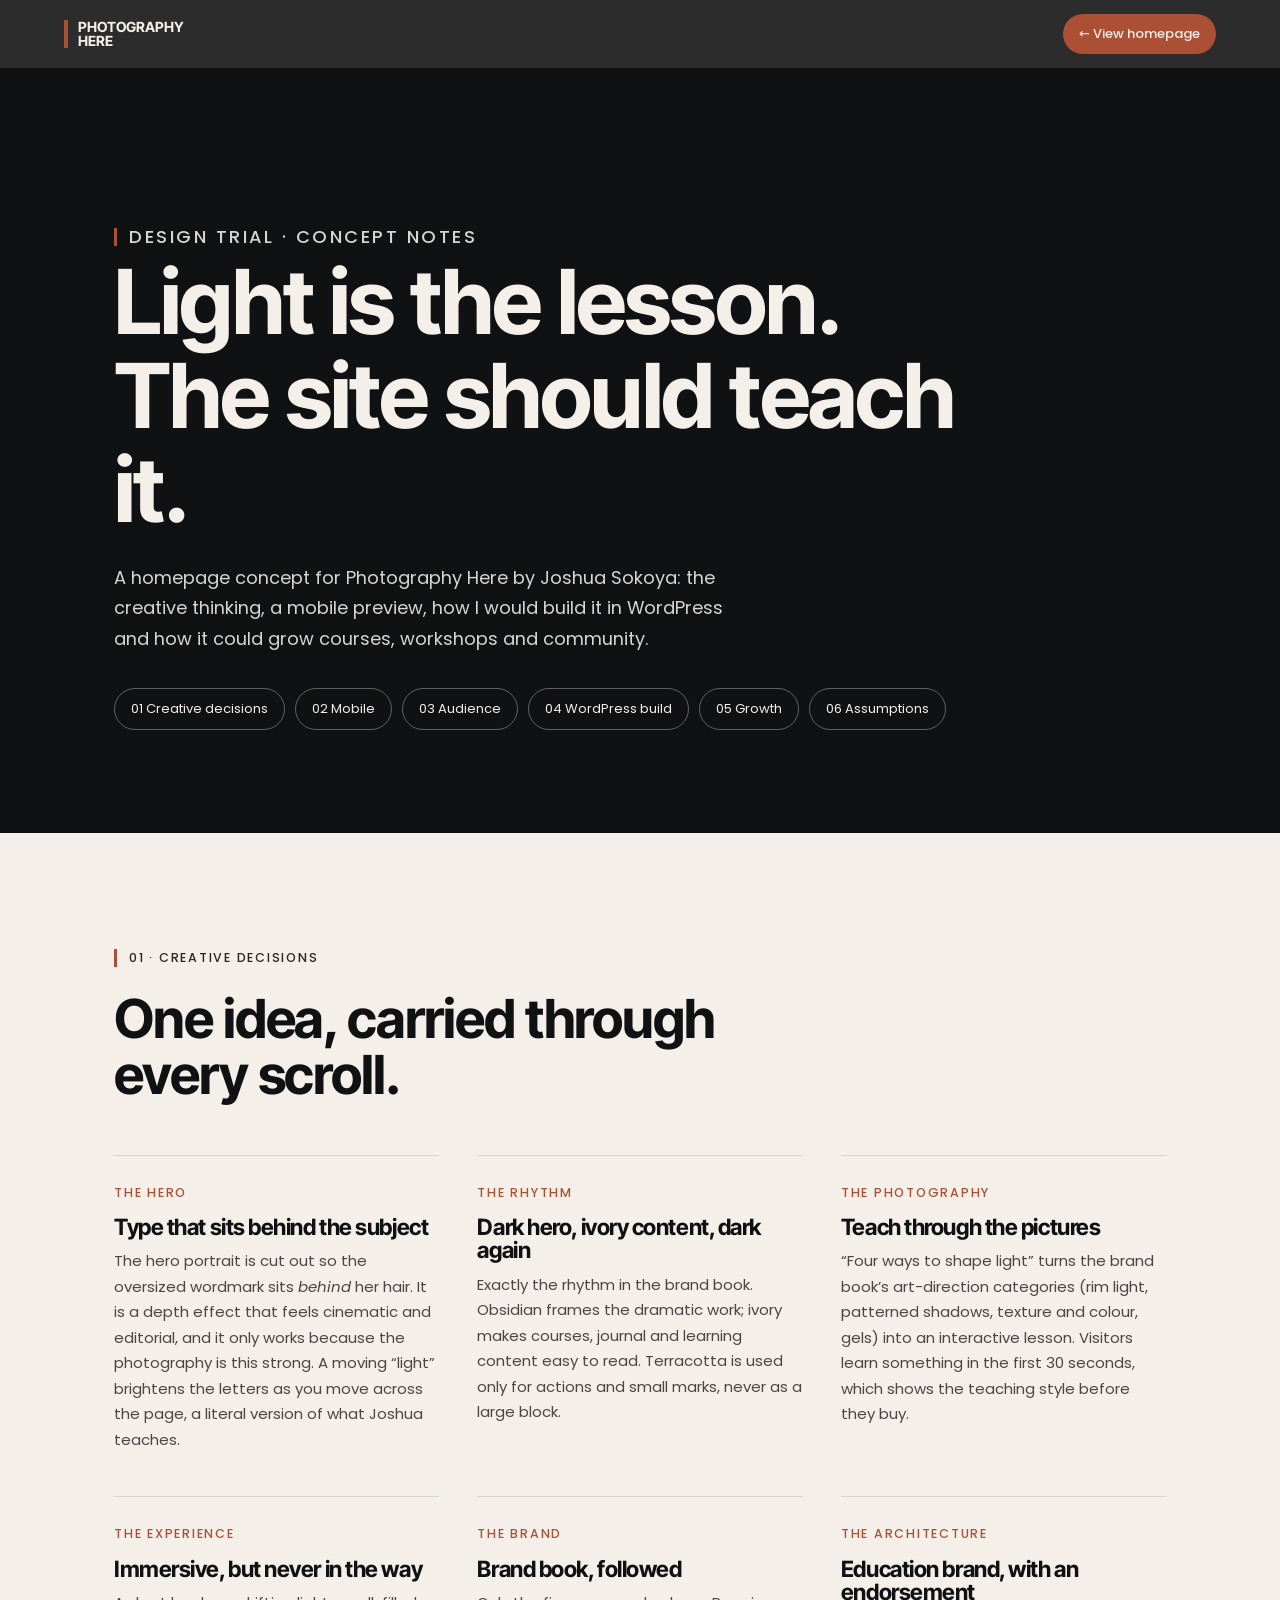
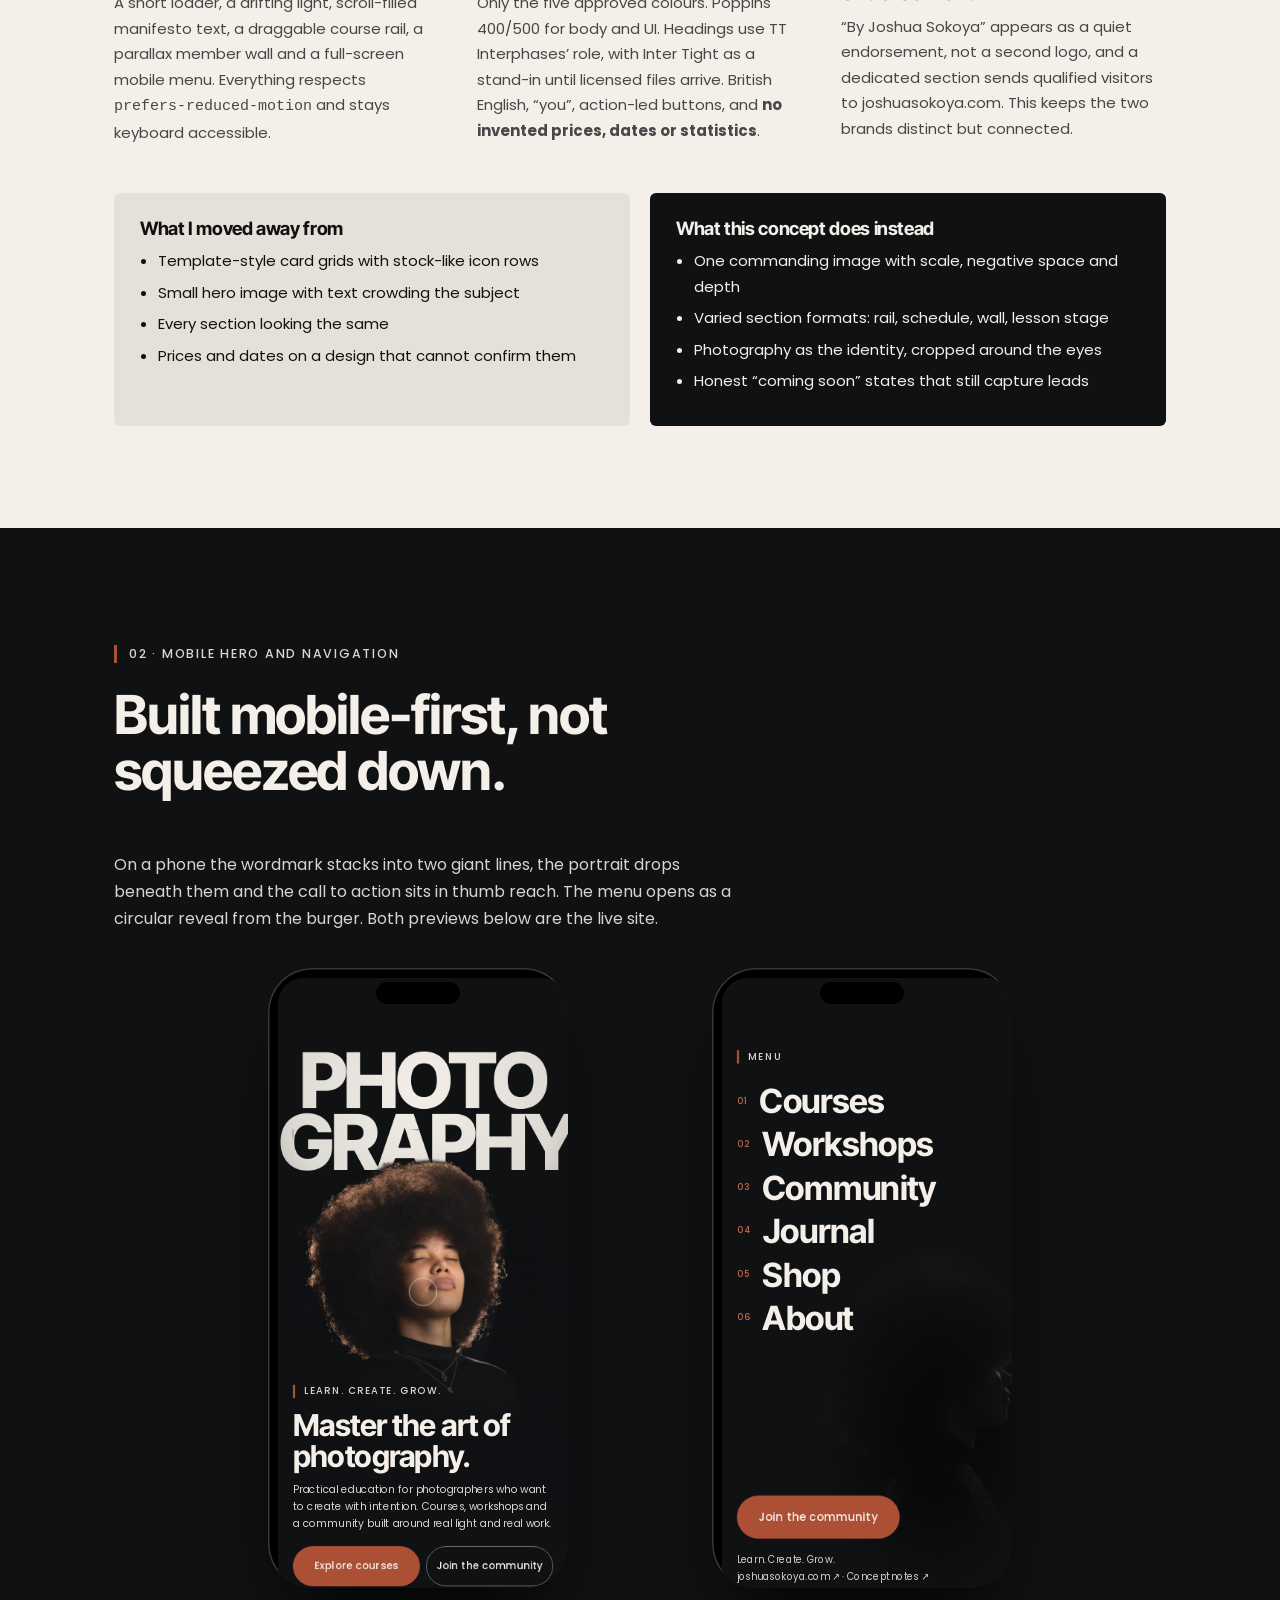
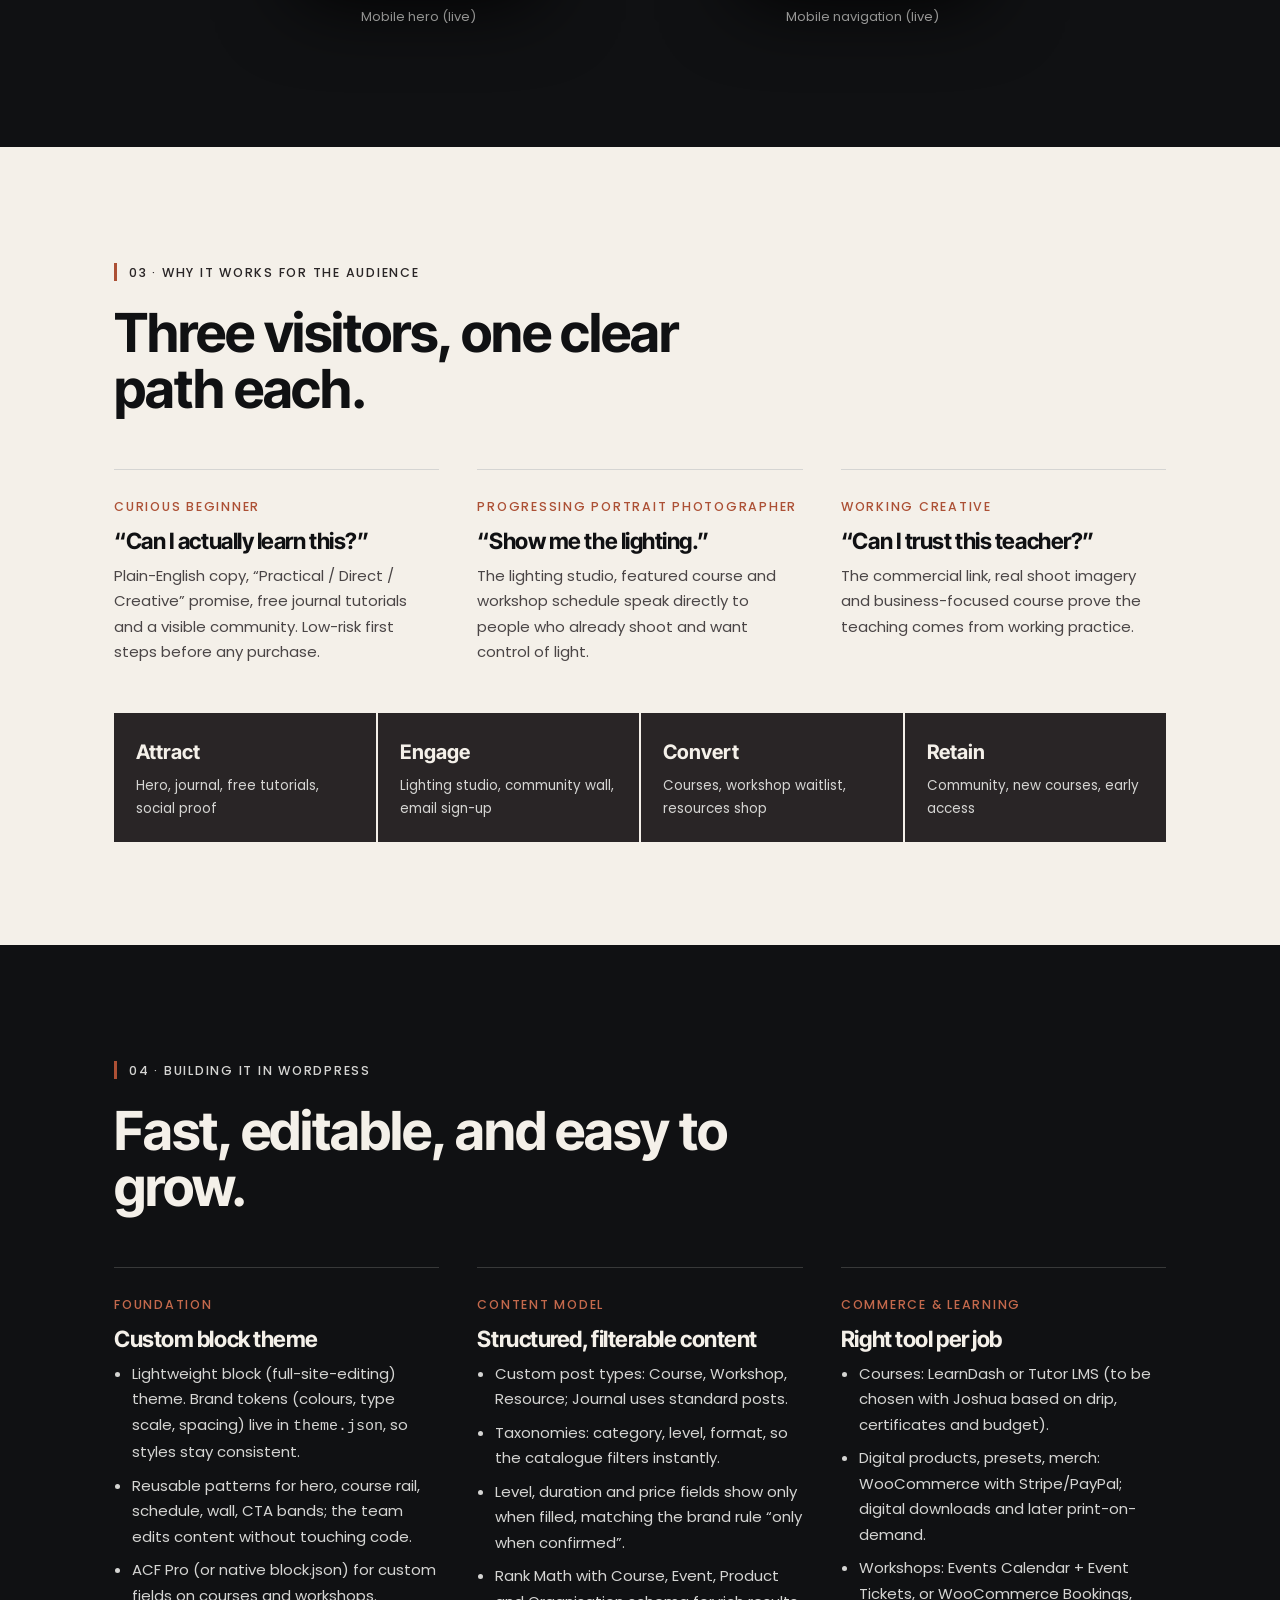
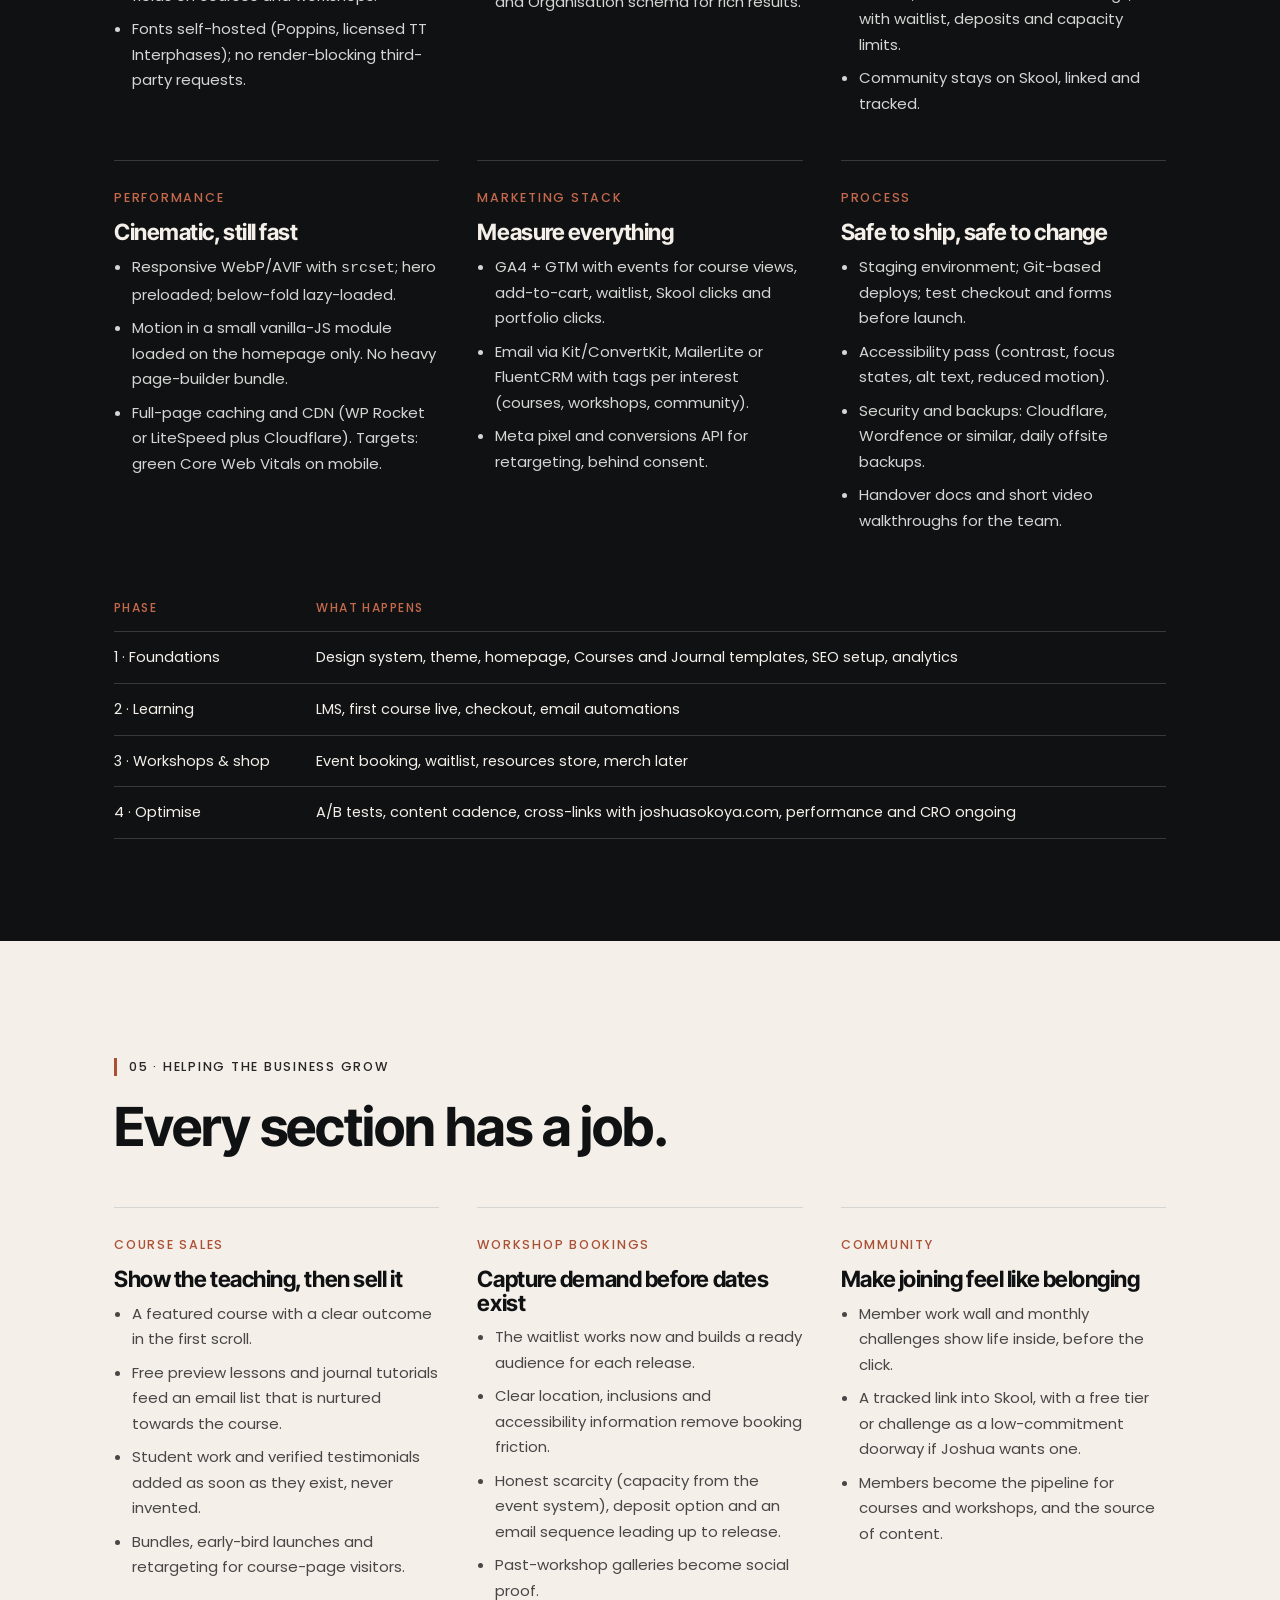
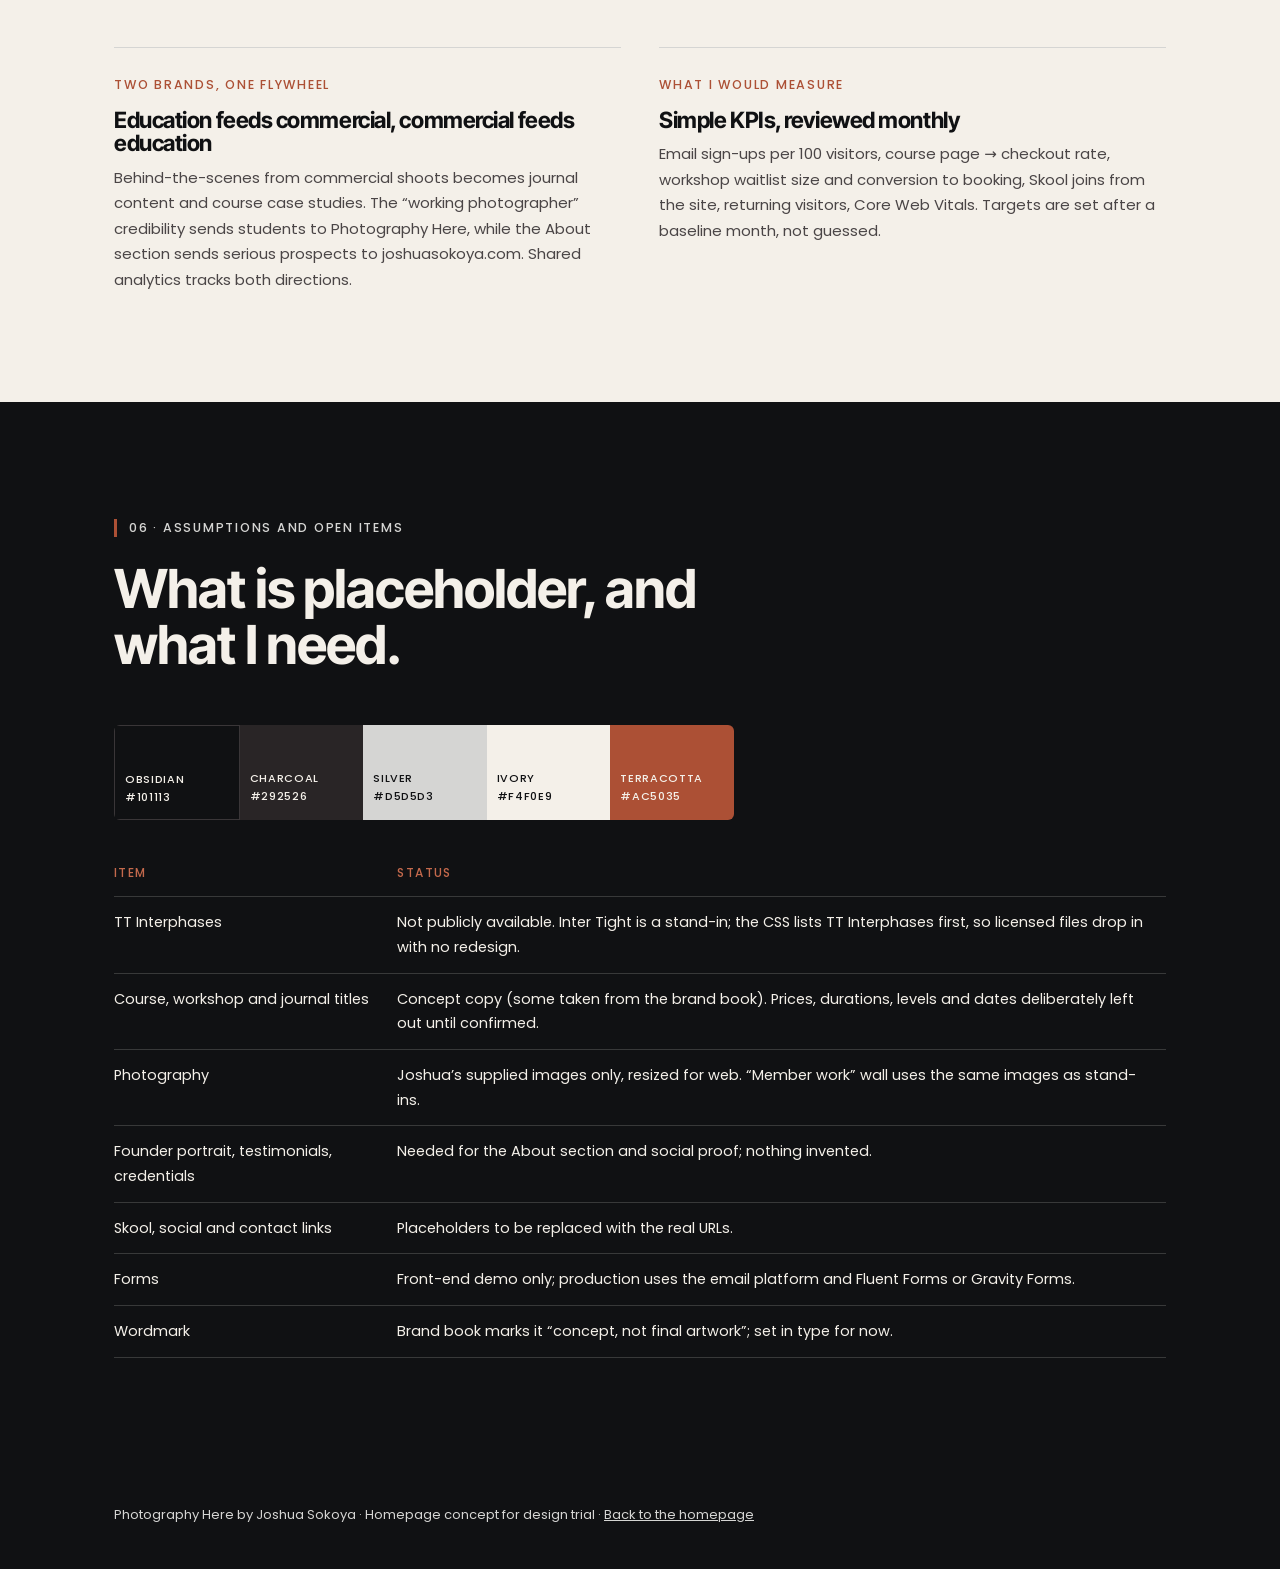
==== notes.html @ e809efad "Photography Here homepage concept Co-Authored-By: Claude Sonnet 5.5 <noreply@anthropic.com>" ====
<!doctype html>
<html lang="en-GB">
<head>
<meta charset="utf-8">
<meta name="viewport" content="width=device-width, initial-scale=1">
<title>Photography Here — Concept notes</title>
<meta name="robots" content="noindex">
<link rel="preconnect" href="https://fonts.googleapis.com">
<link rel="preconnect" href="https://fonts.gstatic.com" crossorigin>
<link href="https://fonts.googleapis.com/css2?family=Inter+Tight:wght@600;700;800&family=Poppins:wght@400;500&display=swap" rel="stylesheet">
<style>
:root{--obsidian:#101113;--charcoal:#292526;--silver:#D5D5D3;--ivory:#F4F0E9;--terracotta:#AC5035;--tl:#c4694c;--fd:"TT Interphases","Inter Tight",system-ui,sans-serif;--fb:"Poppins",system-ui,sans-serif;--g:clamp(20px,5vw,72px)}
*{box-sizing:border-box}html{scroll-behavior:smooth}
body{margin:0;background:var(--ivory);color:var(--obsidian);font:400 16px/1.7 var(--fb);-webkit-font-smoothing:antialiased}
a{color:inherit}
h1,h2,h3{font-family:var(--fd);font-weight:700;letter-spacing:-.02em;line-height:1.05;margin:0}
.wrap{max-width:1180px;margin:0 auto;padding-inline:var(--g)}
.top{position:sticky;top:0;z-index:10;background:rgba(16,17,19,.88);backdrop-filter:blur(12px);color:var(--ivory);display:flex;justify-content:space-between;align-items:center;padding:14px var(--g);font-size:13px;font-weight:500}
.top a{text-decoration:none}.top .wm{display:flex;gap:10px;font-family:var(--fd);font-weight:700;text-transform:uppercase;line-height:1.02;font-size:14px}.top .wm i{width:4px;background:var(--terracotta)}
.top .btn{background:var(--terracotta);padding:9px 16px;border-radius:999px}
.hd{background:var(--obsidian);color:var(--ivory);padding:clamp(70px,10vw,140px) 0 clamp(60px,8vw,110px)}
.eyebrow{display:inline-flex;gap:12px;align-items:center;font-size:12.5px;font-weight:500;letter-spacing:.14em;text-transform:uppercase;color:var(--silver);margin-bottom:22px}
.eyebrow i{width:3px;height:18px;background:var(--terracotta)}
.light .eyebrow{color:var(--charcoal)}
.hd h1{font-size:clamp(2.6rem,7vw,6rem);max-width:15ch}
.hd p{max-width:58ch;color:var(--silver);font-size:clamp(16px,1.4vw,19px);margin:26px 0 0}
.chips{display:flex;flex-wrap:wrap;gap:10px;margin-top:34px}
.chips a{border:1.2px solid rgba(244,240,233,.35);padding:9px 16px;border-radius:999px;font-size:13px;text-decoration:none;transition:.3s}
.chips a:hover{background:var(--ivory);color:var(--obsidian)}
section{padding:clamp(64px,8vw,120px) 0}
section h2{font-size:clamp(2rem,4.2vw,3.5rem);max-width:18ch;margin-bottom:clamp(28px,4vw,56px)}
.dark{background:var(--obsidian);color:var(--ivory)}.dark .eyebrow{color:var(--silver)}
.cols{display:grid;grid-template-columns:repeat(3,1fr);gap:clamp(24px,3vw,48px)}
.cols.two{grid-template-columns:repeat(2,1fr)}
.card{border-top:1px solid var(--silver);padding-top:22px}
.dark .card{border-color:rgba(213,213,211,.2)}
.card .n{font-size:12.5px;font-weight:500;letter-spacing:.14em;color:var(--terracotta)}.dark .card .n{color:var(--tl)}
.card h3{font-size:1.4rem;margin:10px 0 10px}
.card p,.card li{color:#4a4546;font-size:15px;margin:0 0 8px}.dark .card p,.dark .card li{color:var(--silver)}
.card ul{padding-left:18px;margin:8px 0 0}
.compare{display:grid;grid-template-columns:1fr 1fr;gap:20px;margin-top:40px}
.compare>div{padding:26px;border-radius:6px;font-size:15px}
.compare .a{background:#e6e1d8}.compare .b{background:var(--obsidian);color:var(--ivory)}
.compare h3{font-size:1.15rem;margin-bottom:10px}.compare ul{margin:0;padding-left:18px}.compare li{margin-bottom:6px}
.phones{display:flex;gap:clamp(24px,5vw,72px);justify-content:center;flex-wrap:wrap;margin-top:20px}
.phone{width:300px}
.phone .bz{width:300px;height:620px;border-radius:44px;background:#000;padding:10px;box-shadow:0 40px 80px -30px #000,0 0 0 1.5px #3a3638 inset;position:relative;overflow:hidden}
.phone .bz::before{content:"";position:absolute;left:50%;top:14px;width:84px;height:22px;border-radius:99px;background:#000;transform:translateX(-50%);z-index:3}
.phone iframe{width:390px;height:844px;border:0;border-radius:34px;transform:scale(.7436);transform-origin:0 0;background:var(--obsidian)}
.phone figcaption{text-align:center;color:var(--silver);font-size:13px;margin-top:18px}
.tbl{width:100%;border-collapse:collapse;font-size:14.5px;margin-top:8px}
.tbl th,.tbl td{text-align:left;padding:13px 14px 13px 0;border-bottom:1px solid var(--silver);vertical-align:top}
.dark .tbl th,.dark .tbl td{border-color:rgba(213,213,211,.2)}
.tbl th{font-size:12px;letter-spacing:.12em;text-transform:uppercase;color:var(--terracotta);font-weight:500}.dark .tbl th{color:var(--tl)}
.funnel{display:grid;grid-template-columns:repeat(4,1fr);gap:2px;margin-top:10px}
.funnel div{background:var(--charcoal);padding:22px;color:var(--ivory)}
.funnel b{display:block;font-family:var(--fd);font-size:1.25rem;margin-bottom:6px}
.funnel span{font-size:13.5px;color:var(--silver);display:block}
.swatches{display:flex;gap:0;margin:0 0 30px;border-radius:6px;overflow:hidden;max-width:620px}
.swatches div{flex:1;padding:44px 10px 12px;font-size:11px;font-weight:500;letter-spacing:.06em}
.note{background:#e6e1d8;padding:20px 24px;border-left:3px solid var(--terracotta);font-size:14.5px;margin-top:30px;border-radius:0 4px 4px 0}
footer{background:var(--obsidian);color:var(--silver);padding:44px 0;font-size:13px}
@media(max-width:900px){.cols,.cols.two,.compare,.funnel{grid-template-columns:1fr}}
</style>
</head>
<body>
<div class="top"><a class="wm" href="index.html"><i></i><span>Photography<br>Here</span></a><a class="btn" href="index.html">← View homepage</a></div>

<header class="hd">
  <div class="wrap">
    <p class="eyebrow"><i></i>Design trial · Concept notes</p>
    <h1>Light is the lesson. The site should teach it.</h1>
    <p>A homepage concept for Photography Here by Joshua Sokoya: the creative thinking, a mobile preview, how I would build it in WordPress and how it could grow courses, workshops and community.</p>
    <nav class="chips" aria-label="Sections"><a href="#idea">01 Creative decisions</a><a href="#mobile">02 Mobile</a><a href="#audience">03 Audience</a><a href="#wp">04 WordPress build</a><a href="#growth">05 Growth</a><a href="#open">06 Assumptions</a></nav>
  </div>
</header>

<section id="idea" class="light"><div class="wrap">
  <p class="eyebrow"><i></i>01 · Creative decisions</p>
  <h2>One idea, carried through every scroll.</h2>
  <div class="cols">
    <article class="card"><span class="n">THE HERO</span><h3>Type that sits behind the subject</h3><p>The hero portrait is cut out so the oversized wordmark sits <em>behind</em> her hair. It is a depth effect that feels cinematic and editorial, and it only works because the photography is this strong. A moving “light” brightens the letters as you move across the page, a literal version of what Joshua teaches.</p></article>
    <article class="card"><span class="n">THE RHYTHM</span><h3>Dark hero, ivory content, dark again</h3><p>Exactly the rhythm in the brand book. Obsidian frames the dramatic work; ivory makes courses, journal and learning content easy to read. Terracotta is used only for actions and small marks, never as a large block.</p></article>
    <article class="card"><span class="n">THE PHOTOGRAPHY</span><h3>Teach through the pictures</h3><p>“Four ways to shape light” turns the brand book’s art-direction categories (rim light, patterned shadows, texture and colour, gels) into an interactive lesson. Visitors learn something in the first 30 seconds, which shows the teaching style before they buy.</p></article>
  </div>
  <div class="cols" style="margin-top:36px">
    <article class="card"><span class="n">THE EXPERIENCE</span><h3>Immersive, but never in the way</h3><p>A short loader, a drifting light, scroll-filled manifesto text, a draggable course rail, a parallax member wall and a full-screen mobile menu. Everything respects <code>prefers-reduced-motion</code> and stays keyboard accessible.</p></article>
    <article class="card"><span class="n">THE BRAND</span><h3>Brand book, followed</h3><p>Only the five approved colours. Poppins 400/500 for body and UI. Headings use TT Interphases’ role, with Inter Tight as a stand-in until licensed files arrive. British English, “you”, action-led buttons, and <strong>no invented prices, dates or statistics</strong>.</p></article>
    <article class="card"><span class="n">THE ARCHITECTURE</span><h3>Education brand, with an endorsement</h3><p>“By Joshua Sokoya” appears as a quiet endorsement, not a second logo, and a dedicated section sends qualified visitors to joshuasokoya.com. This keeps the two brands distinct but connected.</p></article>
  </div>
  <div class="compare">
    <div class="a"><h3>What I moved away from</h3><ul><li>Template-style card grids with stock-like icon rows</li><li>Small hero image with text crowding the subject</li><li>Every section looking the same</li><li>Prices and dates on a design that cannot confirm them</li></ul></div>
    <div class="b"><h3>What this concept does instead</h3><ul><li>One commanding image with scale, negative space and depth</li><li>Varied section formats: rail, schedule, wall, lesson stage</li><li>Photography as the identity, cropped around the eyes</li><li>Honest “coming soon” states that still capture leads</li></ul></div>
  </div>
</div></section>

<section id="mobile" class="dark"><div class="wrap">
  <p class="eyebrow"><i></i>02 · Mobile hero and navigation</p>
  <h2>Built mobile-first, not squeezed down.</h2>
  <p style="max-width:62ch;color:var(--silver)">On a phone the wordmark stacks into two giant lines, the portrait drops beneath them and the call to action sits in thumb reach. The menu opens as a circular reveal from the burger. Both previews below are the live site.</p>
  <div class="phones">
    <figure class="phone"><div class="bz"><iframe src="index.html" title="Mobile hero preview" loading="lazy"></iframe></div><figcaption>Mobile hero (live)</figcaption></figure>
    <figure class="phone"><div class="bz"><iframe src="index.html?menu=1" title="Mobile menu preview" loading="lazy"></iframe></div><figcaption>Mobile navigation (live)</figcaption></figure>
  </div>
</div></section>

<section id="audience" class="light"><div class="wrap">
  <p class="eyebrow"><i></i>03 · Why it works for the audience</p>
  <h2>Three visitors, one clear path each.</h2>
  <div class="cols">
    <article class="card"><span class="n">CURIOUS BEGINNER</span><h3>“Can I actually learn this?”</h3><p>Plain-English copy, “Practical / Direct / Creative” promise, free journal tutorials and a visible community. Low-risk first steps before any purchase.</p></article>
    <article class="card"><span class="n">PROGRESSING PORTRAIT PHOTOGRAPHER</span><h3>“Show me the lighting.”</h3><p>The lighting studio, featured course and workshop schedule speak directly to people who already shoot and want control of light.</p></article>
    <article class="card"><span class="n">WORKING CREATIVE</span><h3>“Can I trust this teacher?”</h3><p>The commercial link, real shoot imagery and business-focused course prove the teaching comes from working practice.</p></article>
  </div>
  <div class="funnel" style="margin-top:40px">
    <div><b>Attract</b><span>Hero, journal, free tutorials, social proof</span></div>
    <div><b>Engage</b><span>Lighting studio, community wall, email sign-up</span></div>
    <div><b>Convert</b><span>Courses, workshop waitlist, resources shop</span></div>
    <div><b>Retain</b><span>Community, new courses, early access</span></div>
  </div>
</div></section>

<section id="wp" class="dark"><div class="wrap">
  <p class="eyebrow"><i></i>04 · Building it in WordPress</p>
  <h2>Fast, editable, and easy to grow.</h2>
  <div class="cols">
    <article class="card"><span class="n">FOUNDATION</span><h3>Custom block theme</h3><ul><li>Lightweight block (full-site-editing) theme. Brand tokens (colours, type scale, spacing) live in <code>theme.json</code>, so styles stay consistent.</li><li>Reusable patterns for hero, course rail, schedule, wall, CTA bands; the team edits content without touching code.</li><li>ACF Pro (or native block.json) for custom fields on courses and workshops.</li><li>Fonts self-hosted (Poppins, licensed TT Interphases); no render-blocking third-party requests.</li></ul></article>
    <article class="card"><span class="n">CONTENT MODEL</span><h3>Structured, filterable content</h3><ul><li>Custom post types: Course, Workshop, Resource; Journal uses standard posts.</li><li>Taxonomies: category, level, format, so the catalogue filters instantly.</li><li>Level, duration and price fields show only when filled, matching the brand rule “only when confirmed”.</li><li>Rank Math with Course, Event, Product and Organisation schema for rich results.</li></ul></article>
    <article class="card"><span class="n">COMMERCE &amp; LEARNING</span><h3>Right tool per job</h3><ul><li>Courses: LearnDash or Tutor LMS (to be chosen with Joshua based on drip, certificates and budget).</li><li>Digital products, presets, merch: WooCommerce with Stripe/PayPal; digital downloads and later print-on-demand.</li><li>Workshops: Events Calendar + Event Tickets, or WooCommerce Bookings, with waitlist, deposits and capacity limits.</li><li>Community stays on Skool, linked and tracked.</li></ul></article>
  </div>
  <div class="cols" style="margin-top:36px">
    <article class="card"><span class="n">PERFORMANCE</span><h3>Cinematic, still fast</h3><ul><li>Responsive WebP/AVIF with <code>srcset</code>; hero preloaded; below-fold lazy-loaded.</li><li>Motion in a small vanilla-JS module loaded on the homepage only. No heavy page-builder bundle.</li><li>Full-page caching and CDN (WP Rocket or LiteSpeed plus Cloudflare). Targets: green Core Web Vitals on mobile.</li></ul></article>
    <article class="card"><span class="n">MARKETING STACK</span><h3>Measure everything</h3><ul><li>GA4 + GTM with events for course views, add-to-cart, waitlist, Skool clicks and portfolio clicks.</li><li>Email via Kit/ConvertKit, MailerLite or FluentCRM with tags per interest (courses, workshops, community).</li><li>Meta pixel and conversions API for retargeting, behind consent.</li></ul></article>
    <article class="card"><span class="n">PROCESS</span><h3>Safe to ship, safe to change</h3><ul><li>Staging environment; Git-based deploys; test checkout and forms before launch.</li><li>Accessibility pass (contrast, focus states, alt text, reduced motion).</li><li>Security and backups: Cloudflare, Wordfence or similar, daily offsite backups.</li><li>Handover docs and short video walkthroughs for the team.</li></ul></article>
  </div>
  <table class="tbl" style="margin-top:44px"><thead><tr><th>Phase</th><th>What happens</th></tr></thead><tbody>
    <tr><td>1 · Foundations</td><td>Design system, theme, homepage, Courses and Journal templates, SEO setup, analytics</td></tr>
    <tr><td>2 · Learning</td><td>LMS, first course live, checkout, email automations</td></tr>
    <tr><td>3 · Workshops &amp; shop</td><td>Event booking, waitlist, resources store, merch later</td></tr>
    <tr><td>4 · Optimise</td><td>A/B tests, content cadence, cross-links with joshuasokoya.com, performance and CRO ongoing</td></tr>
  </tbody></table>
</div></section>

<section id="growth" class="light"><div class="wrap">
  <p class="eyebrow"><i></i>05 · Helping the business grow</p>
  <h2>Every section has a job.</h2>
  <div class="cols">
    <article class="card"><span class="n">COURSE SALES</span><h3>Show the teaching, then sell it</h3><ul><li>A featured course with a clear outcome in the first scroll.</li><li>Free preview lessons and journal tutorials feed an email list that is nurtured towards the course.</li><li>Student work and verified testimonials added as soon as they exist, never invented.</li><li>Bundles, early-bird launches and retargeting for course-page visitors.</li></ul></article>
    <article class="card"><span class="n">WORKSHOP BOOKINGS</span><h3>Capture demand before dates exist</h3><ul><li>The waitlist works now and builds a ready audience for each release.</li><li>Clear location, inclusions and accessibility information remove booking friction.</li><li>Honest scarcity (capacity from the event system), deposit option and an email sequence leading up to release.</li><li>Past-workshop galleries become social proof.</li></ul></article>
    <article class="card"><span class="n">COMMUNITY</span><h3>Make joining feel like belonging</h3><ul><li>Member work wall and monthly challenges show life inside, before the click.</li><li>A tracked link into Skool, with a free tier or challenge as a low-commitment doorway if Joshua wants one.</li><li>Members become the pipeline for courses and workshops, and the source of content.</li></ul></article>
  </div>
  <div class="cols two" style="margin-top:36px">
    <article class="card"><span class="n">TWO BRANDS, ONE FLYWHEEL</span><h3>Education feeds commercial, commercial feeds education</h3><p>Behind-the-scenes from commercial shoots becomes journal content and course case studies. The “working photographer” credibility sends students to Photography Here, while the About section sends serious prospects to joshuasokoya.com. Shared analytics tracks both directions.</p></article>
    <article class="card"><span class="n">WHAT I WOULD MEASURE</span><h3>Simple KPIs, reviewed monthly</h3><p>Email sign-ups per 100 visitors, course page → checkout rate, workshop waitlist size and conversion to booking, Skool joins from the site, returning visitors, Core Web Vitals. Targets are set after a baseline month, not guessed.</p></article>
  </div>
</div></section>

<section id="open" class="dark"><div class="wrap">
  <p class="eyebrow"><i></i>06 · Assumptions and open items</p>
  <h2>What is placeholder, and what I need.</h2>
  <div class="swatches" aria-label="Palette used"><div style="background:#101113;color:#F4F0E9;border:1px solid #3a3638">OBSIDIAN<br>#101113</div><div style="background:#292526;color:#F4F0E9">CHARCOAL<br>#292526</div><div style="background:#D5D5D3;color:#101113">SILVER<br>#D5D5D3</div><div style="background:#F4F0E9;color:#101113">IVORY<br>#F4F0E9</div><div style="background:#AC5035;color:#F4F0E9">TERRACOTTA<br>#AC5035</div></div>
  <table class="tbl"><thead><tr><th>Item</th><th>Status</th></tr></thead><tbody>
    <tr><td>TT Interphases</td><td>Not publicly available. Inter Tight is a stand-in; the CSS lists TT Interphases first, so licensed files drop in with no redesign.</td></tr>
    <tr><td>Course, workshop and journal titles</td><td>Concept copy (some taken from the brand book). Prices, durations, levels and dates deliberately left out until confirmed.</td></tr>
    <tr><td>Photography</td><td>Joshua’s supplied images only, resized for web. “Member work” wall uses the same images as stand-ins.</td></tr>
    <tr><td>Founder portrait, testimonials, credentials</td><td>Needed for the About section and social proof; nothing invented.</td></tr>
    <tr><td>Skool, social and contact links</td><td>Placeholders to be replaced with the real URLs.</td></tr>
    <tr><td>Forms</td><td>Front-end demo only; production uses the email platform and Fluent Forms or Gravity Forms.</td></tr>
    <tr><td>Wordmark</td><td>Brand book marks it “concept, not final artwork”; set in type for now.</td></tr>
  </tbody></table>
</div></section>

<footer><div class="wrap">Photography Here by Joshua Sokoya · Homepage concept for design trial · <a href="index.html">Back to the homepage</a></div></footer>
</body>
</html>
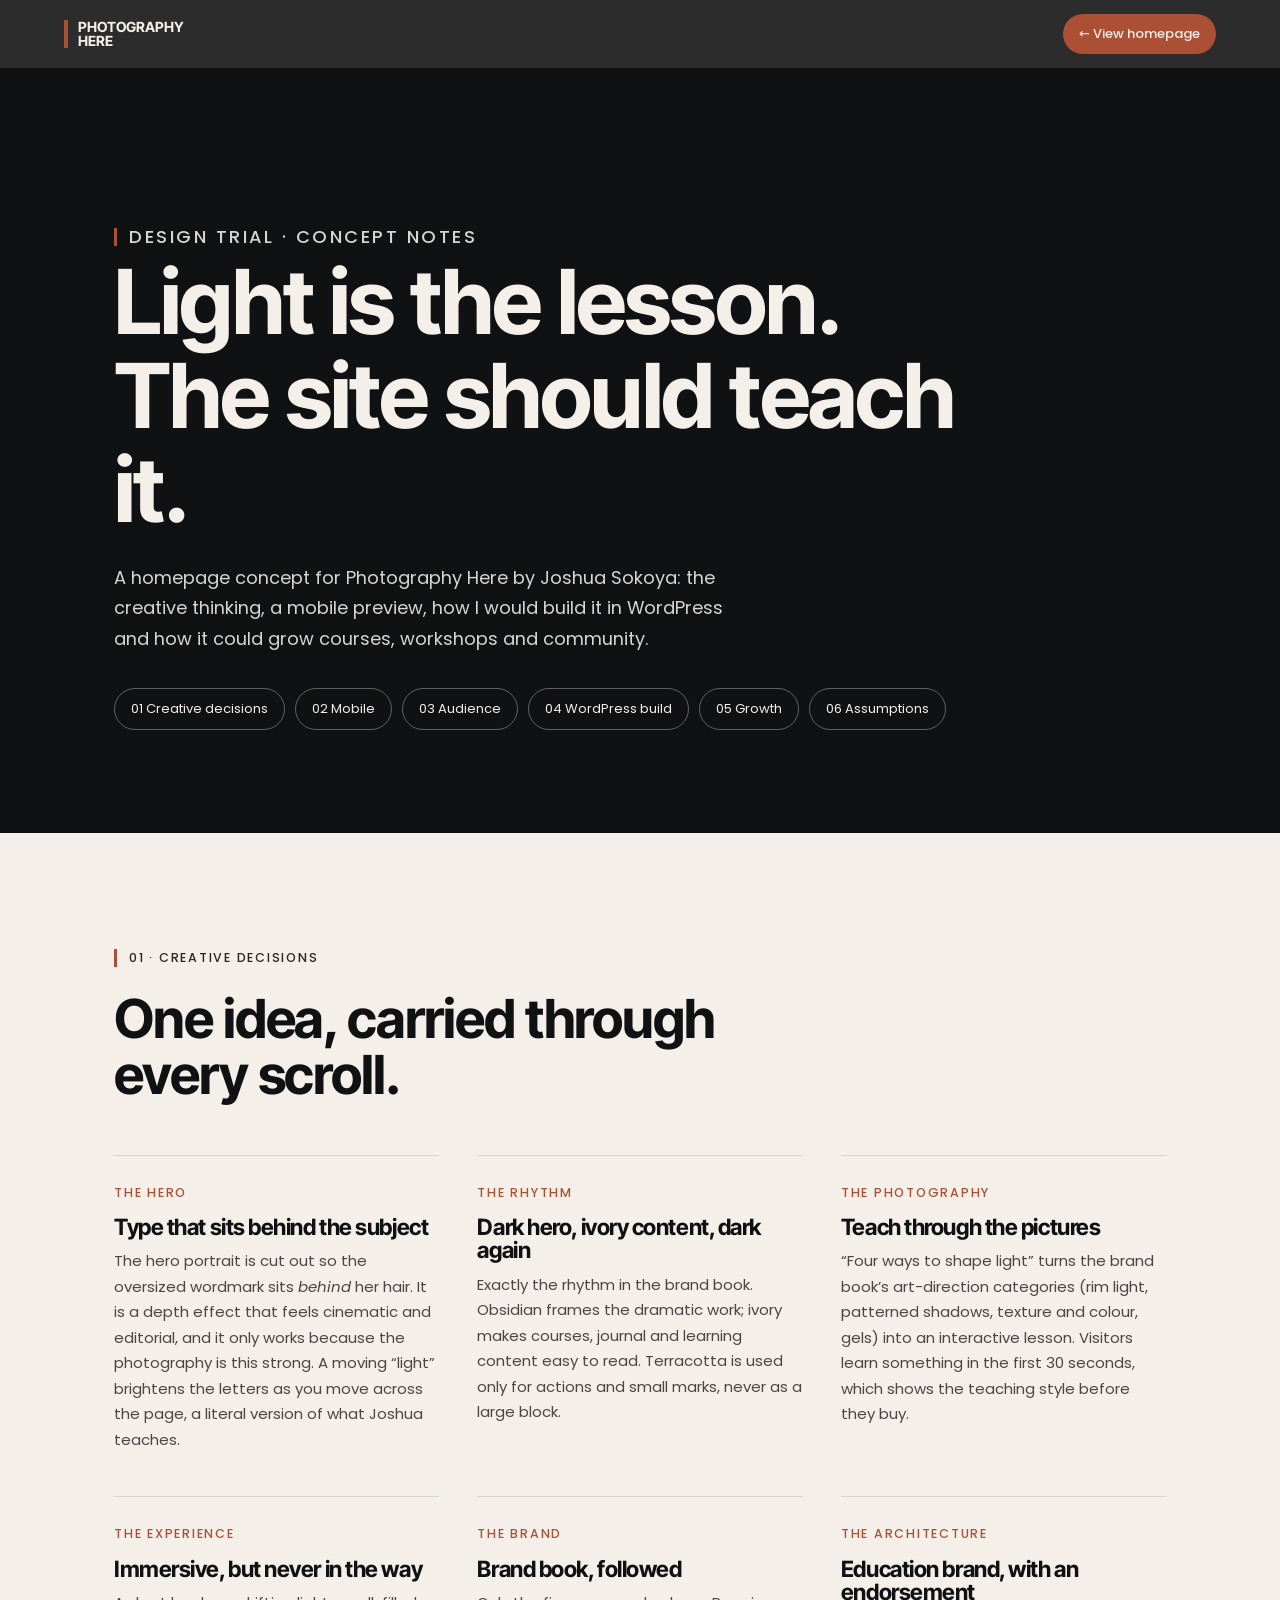
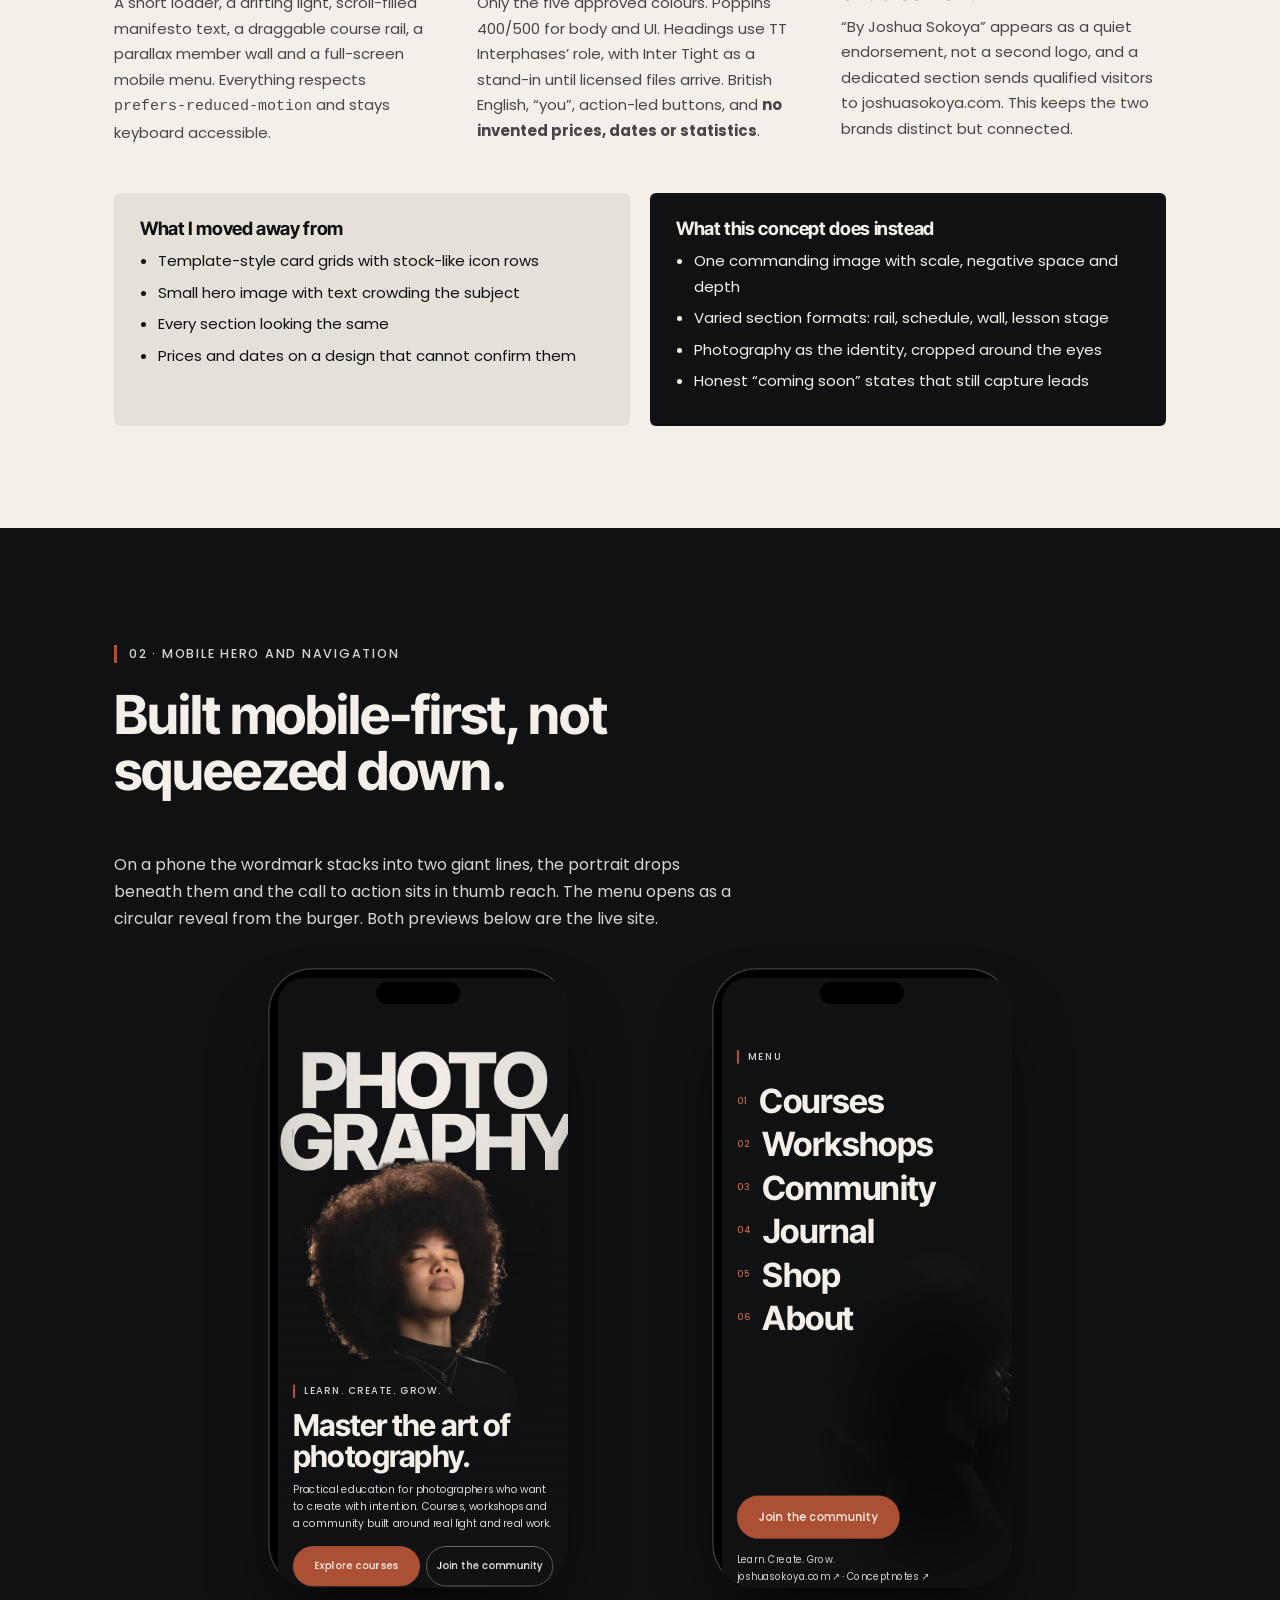
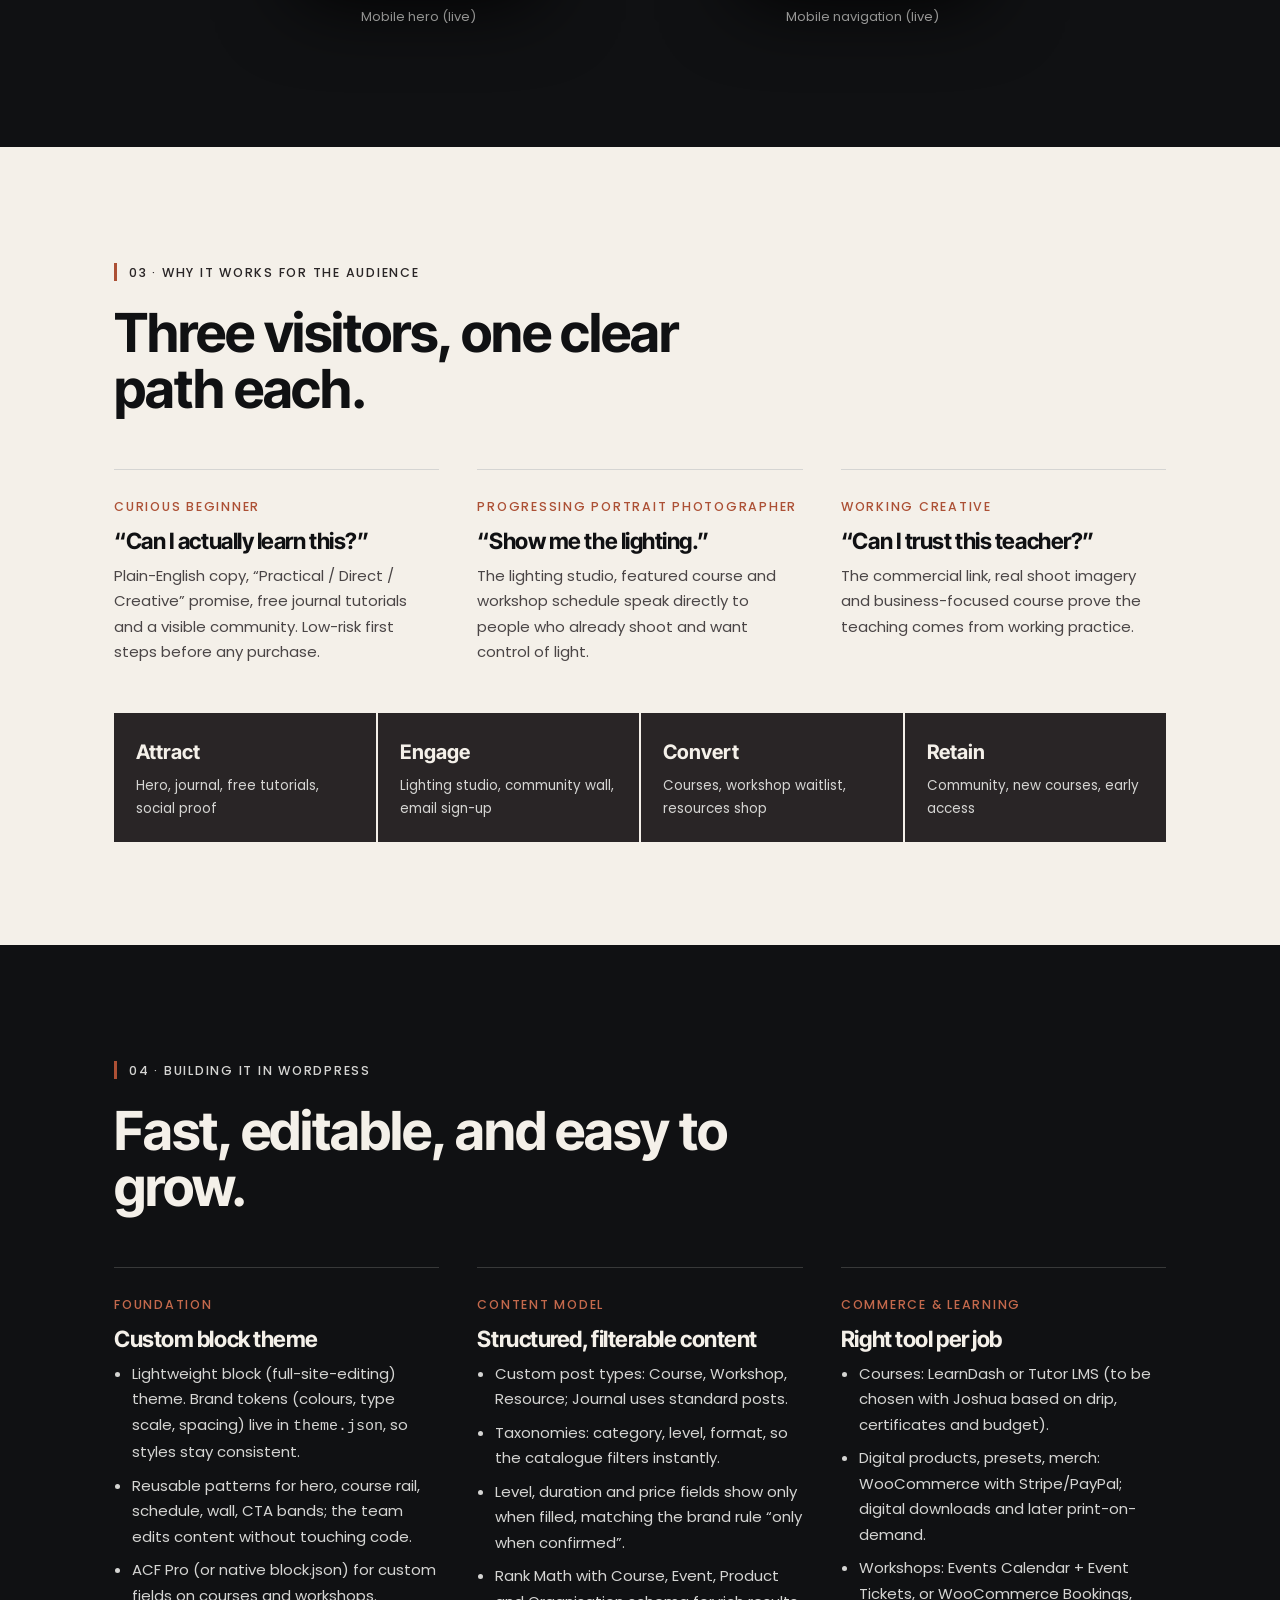
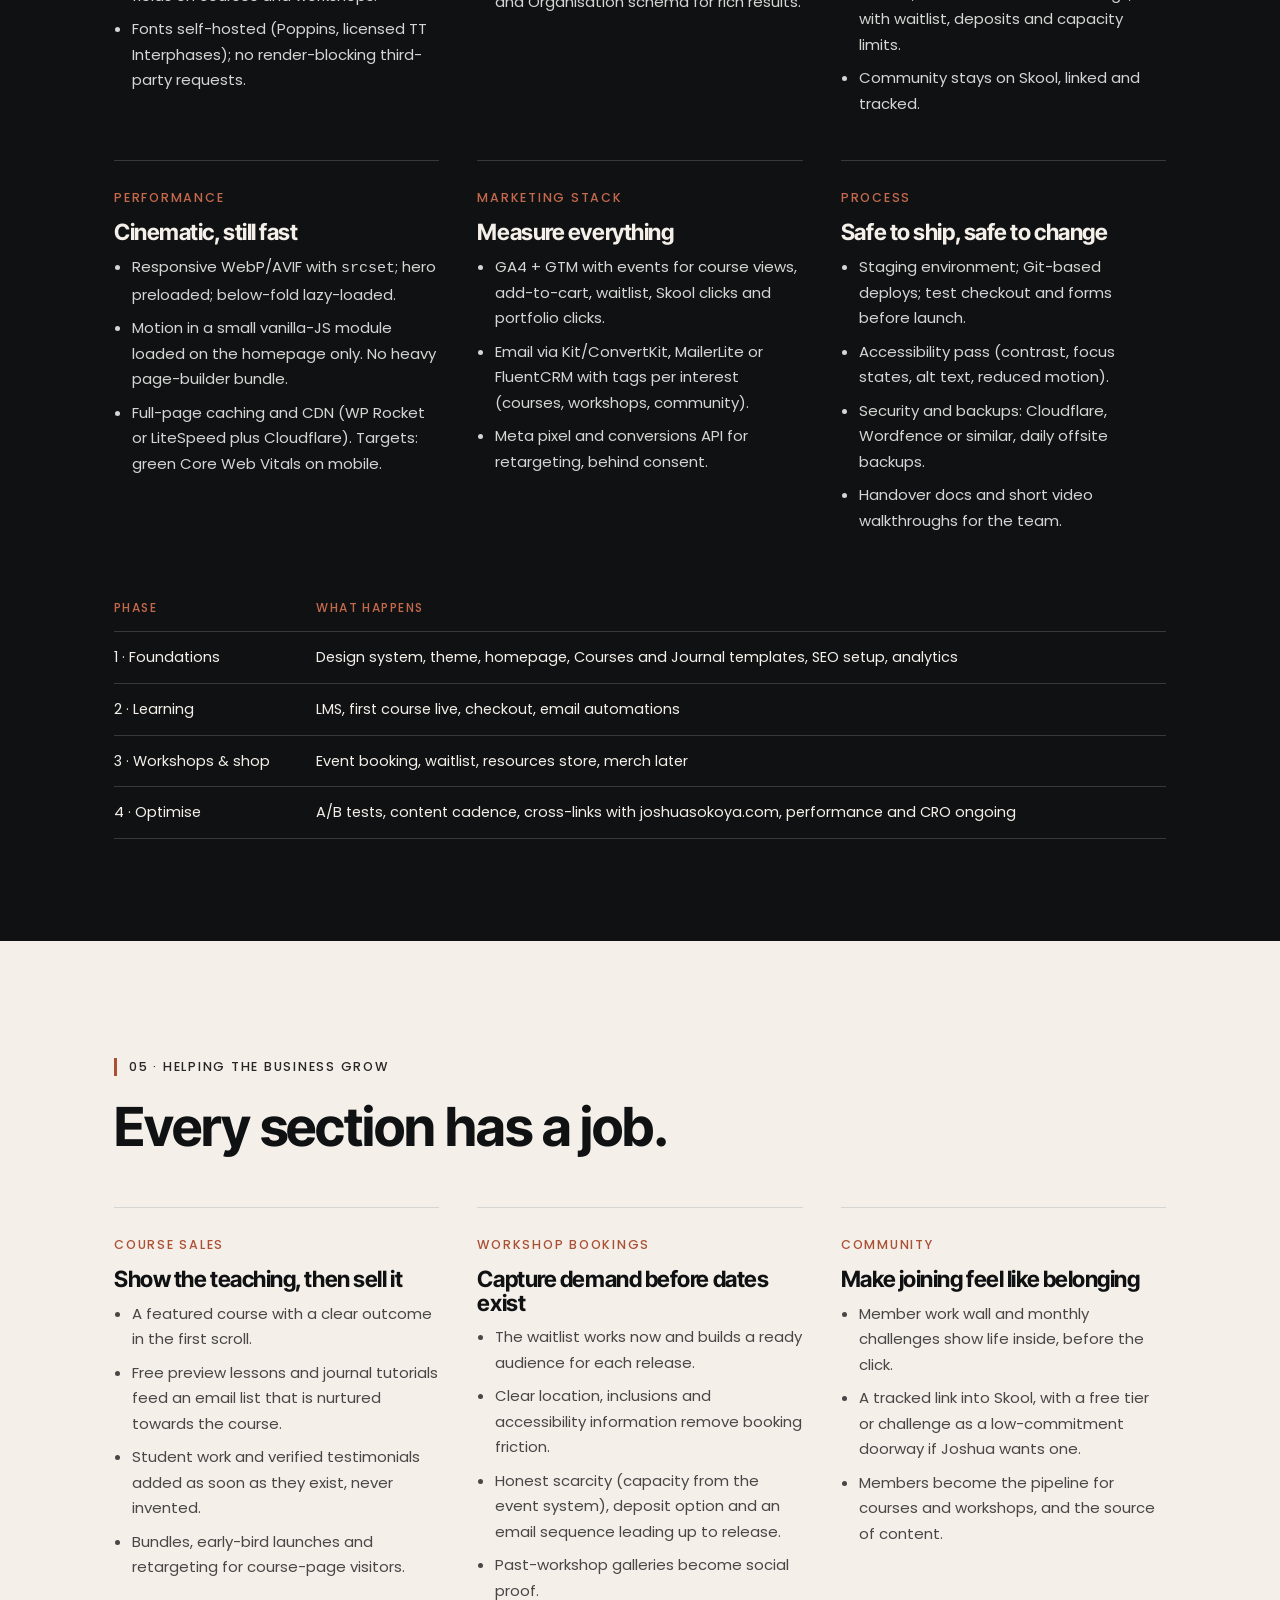
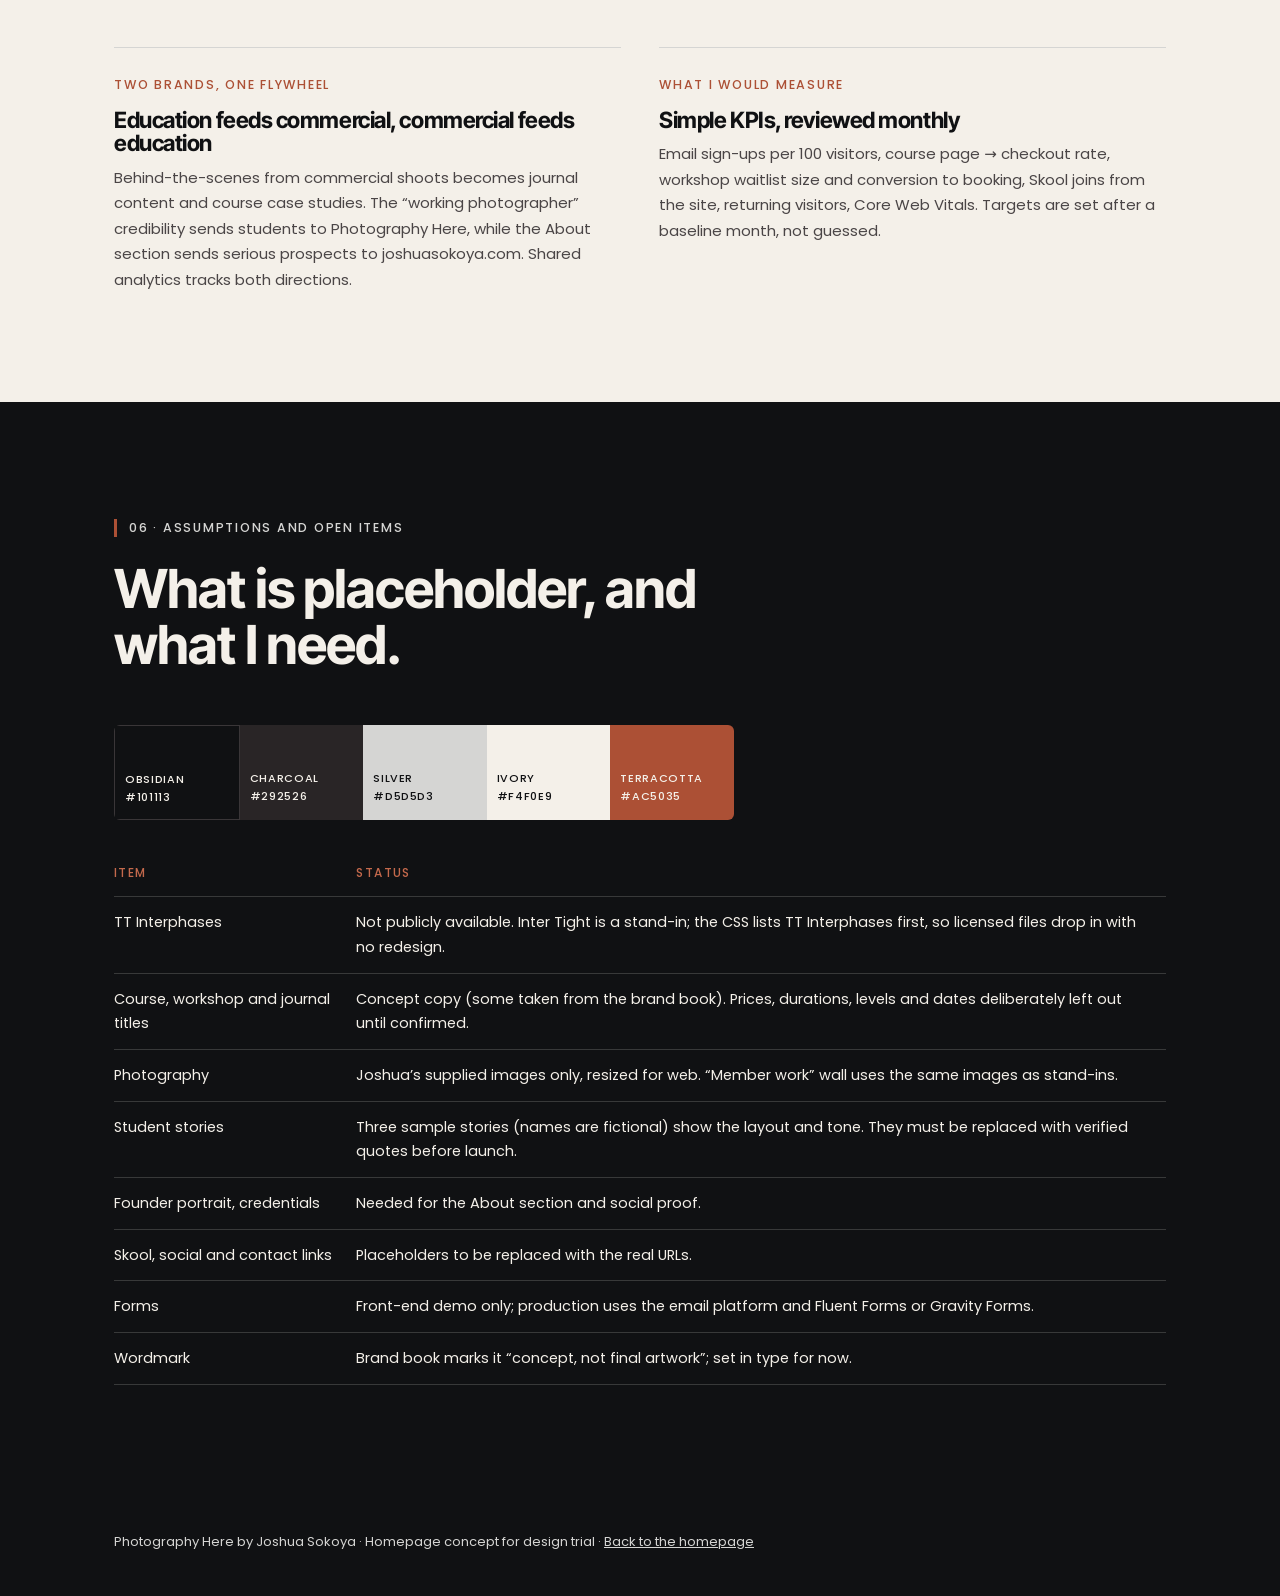
==== commit 073ce66d: "Add sample student stories (to be replaced with verified quotes) Co-Authored-By: Claude Sonnet 5.5 <" ====
--- a/notes.html
+++ b/notes.html
@@ -163,7 +163,8 @@
     <tr><td>TT Interphases</td><td>Not publicly available. Inter Tight is a stand-in; the CSS lists TT Interphases first, so licensed files drop in with no redesign.</td></tr>
     <tr><td>Course, workshop and journal titles</td><td>Concept copy (some taken from the brand book). Prices, durations, levels and dates deliberately left out until confirmed.</td></tr>
     <tr><td>Photography</td><td>Joshua’s supplied images only, resized for web. “Member work” wall uses the same images as stand-ins.</td></tr>
-    <tr><td>Founder portrait, testimonials, credentials</td><td>Needed for the About section and social proof; nothing invented.</td></tr>
+    <tr><td>Student stories</td><td>Three sample stories (names are fictional) show the layout and tone. They must be replaced with verified quotes before launch.</td></tr>
+    <tr><td>Founder portrait, credentials</td><td>Needed for the About section and social proof.</td></tr>
     <tr><td>Skool, social and contact links</td><td>Placeholders to be replaced with the real URLs.</td></tr>
     <tr><td>Forms</td><td>Front-end demo only; production uses the email platform and Fluent Forms or Gravity Forms.</td></tr>
     <tr><td>Wordmark</td><td>Brand book marks it “concept, not final artwork”; set in type for now.</td></tr>
